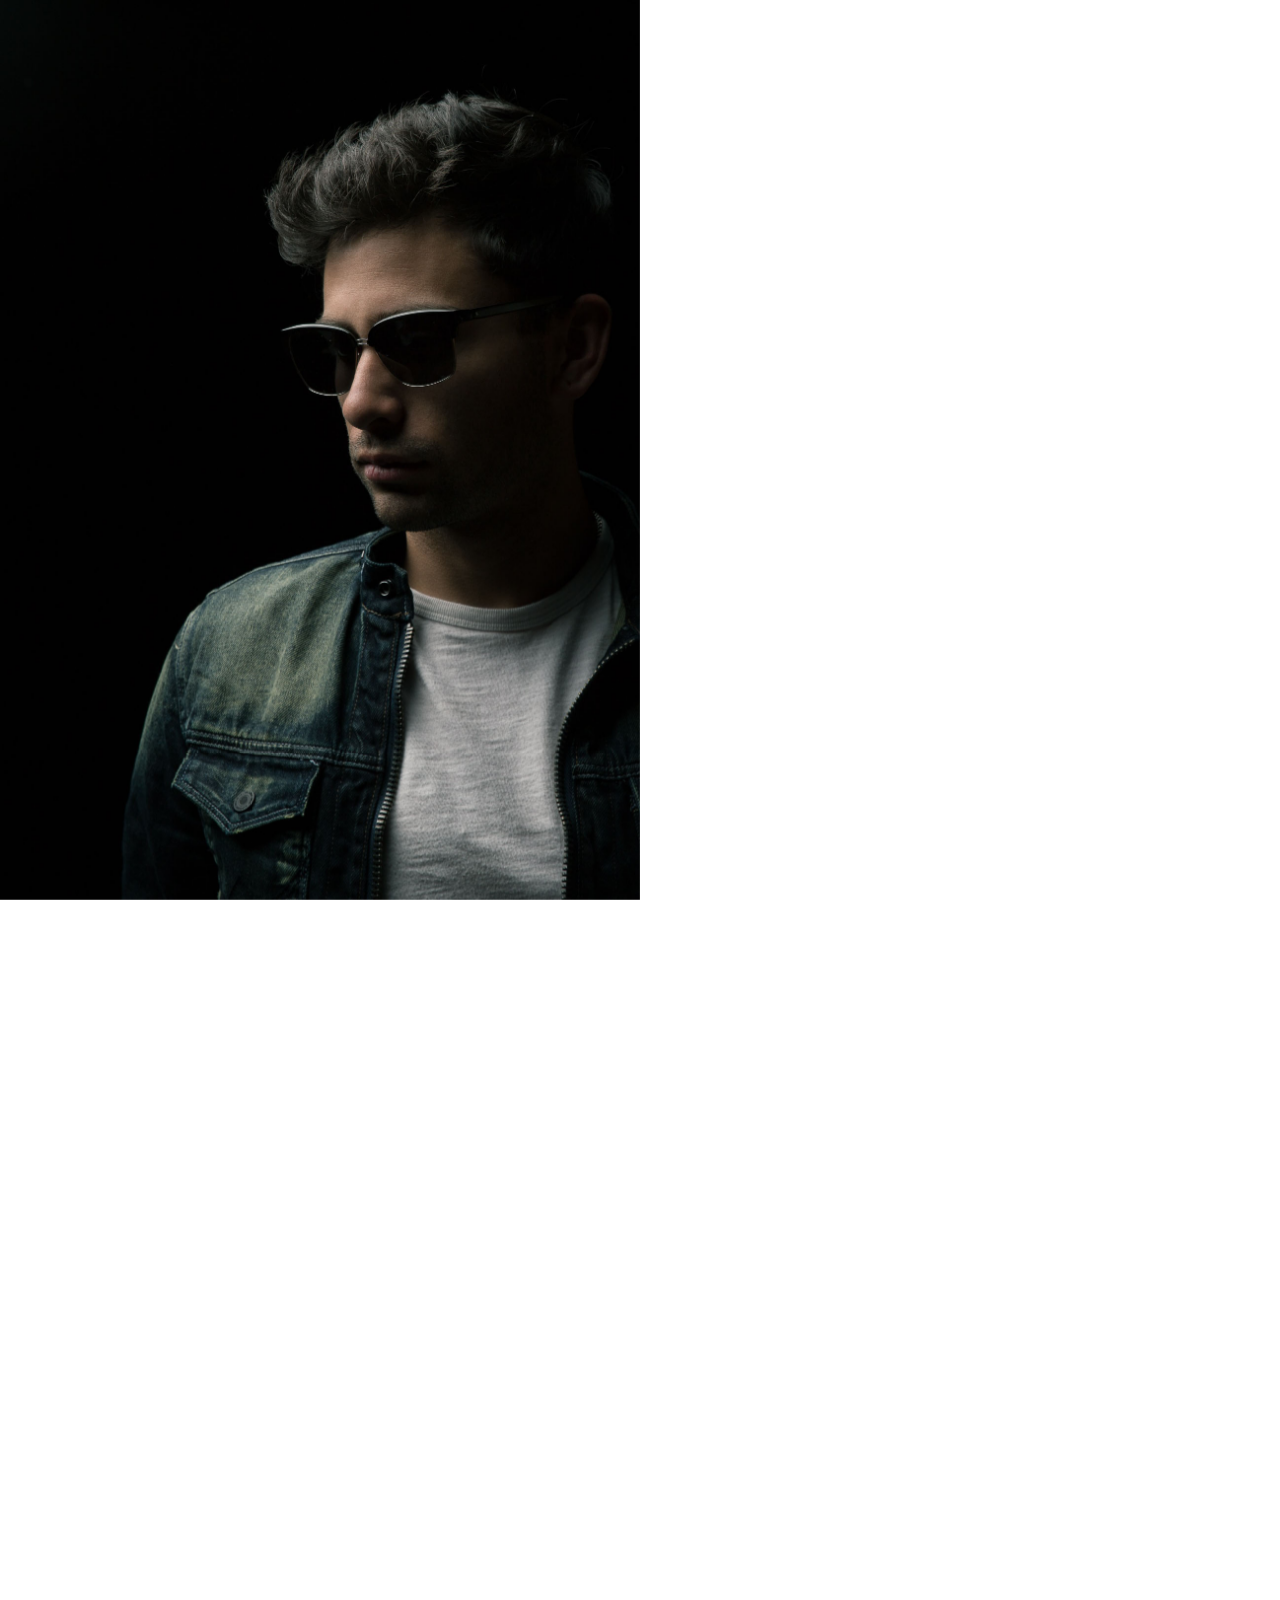
==== Leos updated porfolio/index.html @ 399c0043 "css uploading" ====
<!doctype html>

<html lang="en">
   
   
    <head>
       
       
        <!-- META -->
        <meta charset="utf-8">
        <meta name="robots" content="noodp">
        <meta name="viewport" content="width=device-width, initial-scale=1, maximum-scale=1, user-scalable=no">
       
        <!-- PAGE TITLE -->
        <title>Leos - Portofolio</title>
       
        <!-- FAVICON -->
        <link rel="shortcut icon" href="assets/img/favicon.png">
       
        <!-- FONTS -->
        <link href="https://fonts.googleapis.com/css?family=Abril+Fatface%7CArapey&amp;subset=latin-ext" rel="stylesheet">
       
        <!-- STYLESHEETS -->
        <link rel="stylesheet" type="text/css" href="assets/css/plugins.css">
        <link rel="stylesheet" type="text/css" href="assets/css/main.css">
        
        
    </head>

   
    <body>
    
       
        <!-- PRELOADER -->
        <div class="preloader">
           
            <div class="spinner"></div>
            
        </div>
        <!-- /PRELOADER -->
    
        
        <!-- IMAGE CONTAINER -->
        <div class="image-container">
           
            <div class="background-img"></div>

        </div>
        <!-- /IMAGE CONTAINER -->


        <!-- CONTENT AREA -->
        <div class="content-area">


            <!-- CONTENT AREA INNER --> 
            <div class="content-area-inner">


                <!-- INTRO -->
                <section id="intro">


                    <!-- CONTAINER MID -->
                    <div class="container-mid">

                       
                        <!-- ANIMATION CONTAINER -->
                        <div class="animation-container animation-fade-down" data-animation-delay="0">
                        
                            <h1>I’m Leo Gervilla - Full Stack Web Developer,</h1>
                        
                        </div>
                        
                        
                        
                        <!-- /ANIMATION CONTAINER -->
                        
                        
                        <!-- ANIMATION CONTAINER -->
                        <div class="animation-container animation-fade-up" data-animation-delay="600">
                           
                            <a href="#about" class="smooth-scroll">Learn More<i class="fa fa-angle-down" aria-hidden="true"></i></a>
                            
                        </div>
                        <!-- /ANIMATION CONTAINER -->


                    </div>
                    <!-- /CONTAINER MID -->


                </section>
                <!-- /INTRO -->


                <!-- ABOUT -->
                <section id="about">


                    <h3 class="headline scroll-animated-from-right">Why I can help you.</h3>
                    
                    <p class="scroll-animated-from-right">Lorem ipsum dolor sit amet, consectetur adipiscing elit. Etiam semper faucibus eros, quis imperdiet sapien. Nam sodales nec risus nec interdum. Proin lobortis, ex condimentum ultricies eleifend, nisl nunc sollicitudin odio, eget egestas est turpis et metus. In non ligula quis mauris rutrum porta.</p>

                    <p class="scroll-animated-from-right">Duis consectetur massa sit amet nibh rhoncus, at pharetra ligula aliquet. Ut ac velit vestibulum, eleifend diam ut, malesuada nisi. Sed vel felis vitae diam luctus commodo. Nunc ipsum est, vulputate id orci ac, luctus consectetur sapien.</p>


                </section>
                <!-- /ABOUT -->
                
                
                <!-- SERVICE -->
                <section id="service">


                    <h3 class="headline scroll-animated-from-right">What I can do for you.</h3>
                    
                    
                    <!-- SERVICE LIST -->
                    <ul class="services-list">
                       
                       
                        <li class="scroll-animated-from-right"><i class="fa fa-pencil-square-o" aria-hidden="true"></i>Concept & Strategy</li>
                        <li class="scroll-animated-from-right"><i class="fa fa-eye" aria-hidden="true"></i>Design Direction</li>
                        <li class="scroll-animated-from-right"><i class="fa fa-database" aria-hidden="true"></i>Product Design</li>
                        <li class="scroll-animated-from-right"><i class="fa fa-television" aria-hidden="true"></i>Web Design</li>
                        <li class="scroll-animated-from-right"><i class="fa fa-square-o" aria-hidden="true"></i>UI & UX Design</li>
                        
                        
                    </ul>
                    <!-- /SERVICE LIST -->


                </section>
                <!-- /SERVICE -->
                
                
                <!-- WORK -->
                <section id="work">


                    <h3 class="headline scroll-animated-from-right">My latest Work.</h3>
                    
                    
                    <!-- SHOWCASE -->
                    <div class="showcase">
                       
                       
                        <!-- ITEM -->
                        <div class="item scroll-animated-from-right">
                          
                          
                            <!-- LIGHTBOX LINK -->
                            <a href="#" data-featherlight="#item-1-lightbox">
                            
                            
                                <!-- INFO -->
                                <div class="info">


                                    <!-- CONTAINER MID -->
                                    <div class="container-mid">

                                        <h5>Fashion Inc.</h5>
                                        <p>Web Design</p>

                                    </div>
                                    <!-- /CONTAINER MID -->


                                </div>
                                <!-- /INFO -->


                                <div class="background-image" style="background-image: url(assets/img/work/item-1.jpg)"></div>

                           
                            </a>
                            <!-- /LIGHTBOX LINK -->
                            
                            
                            <!-- LIGHTBOX -->
                            <div id="item-1-lightbox" class="work-lightbox">
                               
                               
                                <img class="img-responsive" src="assets/img/work/item-1.jpg" alt="image">
                                
                                <h3>Fashion Inc.</h3>
                                <p class="subline">Web Design</p>
                                
                                <p>Lorem ipsum dolor sit amet, consectetur adipiscing elit. Etiam semper faucibus eros, quis imperdiet sapien. Nam sodales nec risus nec interdum. Proin lobortis, ex condimentum ultricies eleifend, nisl nunc sollicitudin odio, eget egestas est turpis et metus. In non ligula quis mauris rutrum porta.</p>
                                
                                
                            </div>
                            <!-- /LIGHTBOX -->
                            
                            
                        </div>
                        <!-- /ITEM -->
                        
                        
                        <!-- ITEM -->
                        <div class="item scroll-animated-from-right">
                          
                          
                            <!-- LIGHTBOX LINK -->
                            <a href="#" data-featherlight="#item-2-lightbox">
                            
                            
                                <!-- INFO -->
                                <div class="info">


                                    <!-- CONTAINER MID -->
                                    <div class="container-mid">

                                        <h5>Asimov 71</h5>
                                        <p>Product Design</p>

                                    </div>
                                    <!-- /CONTAINER MID -->


                                </div>
                                <!-- /INFO -->


                                <div class="background-image" style="background-image: url(assets/img/work/item-2.jpg)"></div>

                           
                            </a>
                            <!-- /LIGHTBOX LINK -->
                            
                            
                            <!-- LIGHTBOX -->
                            <div id="item-2-lightbox" class="work-lightbox">
                               
                               
                                <img class="img-responsive" src="assets/img/work/item-2.jpg" alt="image">
                                
                                <h3>Asimov 71</h3>
                                <p class="subline">Product Design</p>
                                
                                <p>Lorem ipsum dolor sit amet, consectetur adipiscing elit. Etiam semper faucibus eros, quis imperdiet sapien. Nam sodales nec risus nec interdum. Proin lobortis, ex condimentum ultricies eleifend, nisl nunc sollicitudin odio, eget egestas est turpis et metus. In non ligula quis mauris rutrum porta.</p>
                                
                                
                            </div>
                            <!-- /LIGHTBOX -->
                            
                            
                        </div>
                        <!-- /ITEM -->
                        
                        
                        <!-- ITEM -->
                        <div class="item scroll-animated-from-right">
                          
                          
                            <!-- LIGHTBOX LINK -->
                            <a href="#" data-featherlight="#item-3-lightbox">
                            
                            
                                <!-- INFO -->
                                <div class="info">


                                    <!-- CONTAINER MID -->
                                    <div class="container-mid">

                                        <h5>Hardley &amp; Sons</h5>
                                        <p>Design Direction</p>

                                    </div>
                                    <!-- /CONTAINER MID -->


                                </div>
                                <!-- /INFO -->


                                <div class="background-image" style="background-image: url(assets/img/work/item-3.jpg)"></div>

                           
                            </a>
                            <!-- /LIGHTBOX LINK -->
                            
                            
                            <!-- LIGHTBOX -->
                            <div id="item-3-lightbox" class="work-lightbox">
                               
                               
                                <img class="img-responsive" src="assets/img/work/item-3.jpg" alt="image">
                                
                                <h3>Hardley &amp; Sons</h3>
                                <p class="subline">Design Direction</p>
                                
                                <p>Lorem ipsum dolor sit amet, consectetur adipiscing elit. Etiam semper faucibus eros, quis imperdiet sapien. Nam sodales nec risus nec interdum. Proin lobortis, ex condimentum ultricies eleifend, nisl nunc sollicitudin odio, eget egestas est turpis et metus. In non ligula quis mauris rutrum porta.</p>
                                
                                
                            </div>
                            <!-- /LIGHTBOX -->
                            
                            
                        </div>
                        <!-- /ITEM -->
                        
                        
                        <!-- ITEM -->
                        <div class="item scroll-animated-from-right">
                          
                          
                            <!-- LIGHTBOX LINK -->
                            <a href="#" data-featherlight="#item-4-lightbox">
                            
                            
                                <!-- INFO -->
                                <div class="info">


                                    <!-- CONTAINER MID -->
                                    <div class="container-mid">

                                        <h5>Starnation</h5>
                                        <p>UI/UX DESIGN</p>

                                    </div>
                                    <!-- /CONTAINER MID -->


                                </div>
                                <!-- /INFO -->


                                <div class="background-image" style="background-image: url(assets/img/work/item-4.jpg)"></div>

                           
                            </a>
                            <!-- /LIGHTBOX LINK -->
                            
                            
                            <!-- LIGHTBOX -->
                            <div id="item-4-lightbox" class="work-lightbox">
                               
                               
                                <img class="img-responsive" src="assets/img/work/item-4.jpg" alt="image">
                                
                                <h3>Starnation</h3>
                                <p class="subline">UI/UX DESIGN</p>
                                
                                <p>Lorem ipsum dolor sit amet, consectetur adipiscing elit. Etiam semper faucibus eros, quis imperdiet sapien. Nam sodales nec risus nec interdum. Proin lobortis, ex condimentum ultricies eleifend, nisl nunc sollicitudin odio, eget egestas est turpis et metus. In non ligula quis mauris rutrum porta.</p>
                                
                                
                            </div>
                            <!-- /LIGHTBOX -->
                            
                            
                        </div>
                        <!-- /ITEM -->
                        
                        
                    </div>
                    <!-- /SHOWCASE -->


                </section>
                <!-- /WORK -->
                
                
                <!-- CONTACT -->
                <section id="contact">


                    <h3 class="headline scroll-animated-from-right">Contact Me.</h3>
                    
                    
                    <!-- CONTACT LIST -->
                    <ul class="contact-list">
                       
                        <li class="scroll-animated-from-right"><i class="fa fa-mobile" aria-hidden="true"></i>01572 115522</li>
                        <li class="scroll-animated-from-right"><i class="fa fa-envelope-o" aria-hidden="true"></i>johnmiller@mail.com</li>
                        
                    </ul>
                    <!-- /CONTACT LIST -->
                    
                    
                    <!-- CONTACT FORM --> 
                    <form id="contact-form" action="assets/php/contact.php" method="post">

                       
                        <input id="contact-form-name" type="text" name="name" class="form-control scroll-animated-from-right" placeholder="* Your Name">
                        
                        <input id="contact-form-email" type="text" name="email" class="form-control scroll-animated-from-right" placeholder="* Your Email">
                        
                        <!-- PHANTOM ELEMENT ( HONEYPOT CAPTCHA FOR SECURITY ) -->
                        <div class="fhp-input"><input id="contact-form-company" type="text" name="company" class="form-control"></div>
                        <!-- /PHANTOM ELEMENT ( HONEYPOT CAPTCHA FOR SECURITY ) -->
                        
                        <textarea id="contact-form-message" name="message" class="form-control scroll-animated-from-right" placeholder="* Your Message"></textarea>
                        
                        <button type="submit" class="form-control scroll-animated-from-right">Send Mail</button>
                        
                        <div class="success-message">* The Email was Sent Successfully!</div>

                   
                    </form>
                    <!-- /CONTACT FORM --> 


                </section>
                <!-- /CONTACT -->
                
                
                <!-- FOOTER -->
                <section id="footer">
                
                   
                    <!-- SOCIAL ICONS -->
                    <ul class="social-icons scroll-animated-from-right">
                       
                       
                        <li><a href="#"><i class="fa fa-facebook" aria-hidden="true"></i></a></li>
                        <li><a href="#"><i class="fa fa-twitter" aria-hidden="true"></i></a></li>
                        <li><a href="#"><i class="fa fa-google-plus" aria-hidden="true"></i></a></li>
                        <li><a href="#"><i class="fa fa-linkedin" aria-hidden="true"></i></a></li>
                        
                        
                    </ul>
                    <!-- /SOCIAL ICONS -->
                    

                    <p class="scroll-animated-from-right">© 2017 Your Brand | Design by <a href="https://templatefoundation.com">Template Foundation</a></p>


                </section>
                <!-- /FOOTER -->


            </div>
            <!-- /CONTENT AREA INNER -->


        </div>
        <!-- /CONTENT AREA -->
        
        
        <!-- JAVASCRIPTS -->
        <script type="text/javascript" src="assets/js/plugins.js"></script>
        <script type="text/javascript" src="assets/js/main.js"></script>
   
   
    </body> 
    
    
</html>
---- Leos updated porfolio/assets/css/main.css ----
/******************************************************************


	------------------------
	-- TABLE OF CONTENTS --
	------------------------
	
	--  01. Basic
	--  02. Preloader
    --  03. Image Container
    --  04. Content Area
    --  05. Content Area --> Intro
    --  06. Content Area --> About
    --  07. Content Area --> Service
    --  08. Content Area --> Work
    --  09. Content Area --> Contact
    --  10. Content Area --> Footer
 
 
 ******************************************************************/




/** 1. Basic
*******************************************************************/

html
{
    font-size: 10px;
}

body
{
    font-family: 'Arapey', serif;
    font-weight: 300;
    font-style: normal;

    color: #000;
    background: #fff;

    -webkit-font-smoothing: antialiased;
}

h1,
h2,
h3,
h4,
h5,
h6
{
    font-family: 'Abril Fatface', cursive;
    font-weight: normal;

    letter-spacing: .05em;

    color: #000;;
}

h1
{
    font-size: 4.4rem;
}

h2
{
    font-size: 3.9rem;
}

h3
{
    font-size: 3.4rem;
}

h4
{
    font-size: 2.9rem;
}

h5
{
    font-size: 2.4rem;
}

h6
{
    font-size: 1.9rem;
}

p
{
    font-size: 1.8rem;
}

a,
a:hover,
a:focus
{
    cursor: pointer;
    -webkit-transition: all 300ms ease;
         -o-transition: all 300ms ease;
            transition: all 300ms ease;
    text-decoration: none;
}

a:hover
{
    color: #111;
}

@media (max-width:600px)
{
    html
    {
        font-size: 8px;
    }
}

@media (max-width:500px)
{
    html
    {
        font-size: 7px;
    }
}



/** 2. Preloader
*******************************************************************/

.preloader
{
    position: fixed;
    z-index: 100000;
    bottom: 0;
    left: 0;

    overflow: hidden;

    width: 100%;
    height: 100%;

    background: #fff;
}

.preloader.hide-preloader
{
    height: 0;
    
    -webkit-transition: .7s ease .3s;
         -o-transition: .7s ease .3s;
            transition: .7s ease .3s;
}

.preloader .spinner
{
    position: absolute;
    top: 50%;
    left: 50%;

    display: block;

    width: 50px;
    height: 50px;
    margin-top: -25px;
    margin-left: -25px;

    -webkit-animation: spinner-pulse .6s infinite ease-in-out;
            animation: spinner-pulse .6s infinite ease-in-out;
    text-align: center;

    opacity: 1;
    border-radius: 100%;
    background-color: #111;
}

.preloader.hide-preloader .spinner
{
    opacity: 0;
    
    -webkit-transition: .3s ease;
         -o-transition: .3s ease;
            transition: .3s ease;
}

@-webkit-keyframes spinner-pulse
{
    0%
    {
        -webkit-transform: scale(0);
    }
    100%
    {
        -webkit-transform: scale(1.0);

        opacity: 0;
    }
}

@keyframes spinner-pulse
{
    0%
    {
        -webkit-transform: scale(0);
                transform: scale(0);
    }
    100%
    {
        -webkit-transform: scale(1.0);
                transform: scale(1.0);

        opacity: 0;
    }
}



/** 3. Image Container
*******************************************************************/

.image-container
{
    position: fixed;
    z-index: 10;
    top: 0;
    left: 0;

    width: 50%;
    height: 100%;
}

.image-container .background-img
{
    position: absolute;
    z-index: 1;
    top: 0;
    left: 0;

    width: 100%;
    height: 100%;

    -webkit-transition: opacity 1s ease;
         -o-transition: opacity 1s ease;
            transition: opacity 1s ease;

    background: url(../img/background.jpg);
    background-repeat: no-repeat;
    background-size: cover;
}

@media (max-width:1200px)
{
    .image-container
    {
        position: relative;
        z-index: 10;
        top: 0;
        left: 0;

        width: 100%;
        height: 100vh;
    }
}



/** 4. Content Area
*******************************************************************/

.content-area
{
    position: relative;
    left: 0;

    width: 100%;
}

.content-area .content-area-inner
{
    position: relative;
    left: 50%;
    
    width: 50%;
    padding: 0 20px;
    overflow-x: hidden;
}

.content-area .content-area-inner section
{
    max-width: 520px;
    margin: 0 auto 18vh auto;
}

.content-area .content-area-inner section:last-child
{
    margin-bottom: 10vh;
}

.content-area .content-area-inner section h3.headline
{
    margin-bottom: 1.2em;
}

@media (max-width:1200px)
{
    .content-area .content-area-inner
    {
        left: 0;

        width: 100%;
        padding: 0 20px;
    }
}



/** 5. Content Area --> Intro
*******************************************************************/


#intro
{
    position: relative;

    height: 100vh;
    margin-bottom: 0;
}

#intro .container-mid
{
    position: absolute;
    top: 50%;

    width: 100%;

    -webkit-transform: translateY(-50%);
        -ms-transform: translateY(-50%);
            transform: translateY(-50%);
}

#intro .container-mid p.subline
{
    font-size: 2.2rem;
    line-height: 1.6em;

    margin-top: 2em;
    margin-bottom: 2.2em;
}

#intro .container-mid a
{
    font-size: 2.4rem;
    line-height: 2.92em;

    position: relative;

    display: inline-block;
    overflow: hidden;

    padding: 0 2.6em;

    -webkit-transition: .2s ease;
         -o-transition: .2s ease;
            transition: .2s ease;

    color: #fff;
    border-radius: 100px;
    background: none;
}

#intro .container-mid a:before
{
    position: absolute;
    z-index: -1;
    top: 0;
    left: 0;

    width: 100%;
    height: 100%;

    content: '';

    border-radius: 100px;
    background: #111;
}

#intro .container-mid a:after
{
    position: absolute;
    z-index: -1;
    top: 0;
    left: 0;

    width: 0;
    height: 100%;

    content: '';
    -webkit-transition: .2s ease;
         -o-transition: .2s ease;
            transition: .2s ease;

    background: #008aff;
}

#intro .container-mid a:hover:after
{
    width: 100%;
}

#intro .container-mid a i
{
    font-size: .85em;

    margin-left: .7em;
}

#intro .animation-container
{
    -webkit-transition: .5s ease;
         -o-transition: .5s ease;
            transition: .5s ease;
}

#intro .animation-container.animation-fade
{
    opacity: 0;
}

#intro .animation-container.animation-fade.run-animation
{
    opacity: 1;
}

#intro .animation-container.animation-fade-up
{
    -webkit-transform: translateY(10vh);
        -ms-transform: translateY(10vh);
            transform: translateY(10vh);

    opacity: 0;
}

#intro .animation-container.animation-fade-up.run-animation
{
    -webkit-transform: translateY(0);
        -ms-transform: translateY(0);
            transform: translateY(0);

    opacity: 1;
}

#intro .animation-container.animation-fade-down
{
    -webkit-transform: translateY(-10vh);
        -ms-transform: translateY(-10vh);
            transform: translateY(-10vh);

    opacity: 0;
}

#intro .animation-container.animation-fade-down.run-animation
{
    -webkit-transform: translateY(0);
        -ms-transform: translateY(0);
            transform: translateY(0);

    opacity: 1;
}

#intro .animation-container.animation-fade-left
{
    -webkit-transform: translateX(10vh);
        -ms-transform: translateX(10vh);
            transform: translateX(10vh);

    opacity: 0;
}

#intro .animation-container.animation-fade-left.run-animation
{
    -webkit-transform: translateX(0);
        -ms-transform: translateX(0);
            transform: translateX(0);

    opacity: 1;
}

#intro .animation-container.animation-fade-right
{
    -webkit-transform: translateX(-10vh);
        -ms-transform: translateX(-10vh);
            transform: translateX(-10vh);

    opacity: 0;
}

#intro .animation-container.animation-fade-right.run-animation
{
    -webkit-transform: translateX(0);
        -ms-transform: translateX(0);
            transform: translateX(0);

    opacity: 1;
}

@media (max-width:1200px)
{
    #intro
    {
        height: auto;
    }

    #intro .container-mid
    {
        position: relative;
        top: 0;

        margin: 15vh 0;

        -webkit-transform: translate(0);
            -ms-transform: translate(0);
                transform: translate(0);
    }
}



/** 6. Content Area --> About
*******************************************************************/

#about p
{
    line-height: 1.5em;

    margin-bottom: 2em;
}

#about p:last-child
{
    margin-bottom: 0;
}



/** 7. Content Area --> Service
*******************************************************************/

#service .services-list
{
    margin-bottom: 0;
    padding: 0;

    list-style: none;
}

#service .services-list li
{
    font-size: 2.4rem;
    line-height: 3.4em;
}

#service .services-list li i
{
    font-size: 2rem;
    line-height: 3em;

    width: 3em;
    height: 3em;
    margin-right: 1.5em;

    text-align: center;

    color: #fff;
    border-radius: 100px;
    background: #111;
}



/** 8. Content Area --> Work
*******************************************************************/

#work .showcase .item
{
    position: relative;

    overflow: hidden;

    width: 100%;
    height: 24rem;
    margin: 0;
    margin-bottom: 6vh;

    cursor: pointer;

    border-radius: 3rem;
    background: #111;
}

#work .showcase .item:last-child
{
    margin-bottom: 0;
}

#work .showcase .item .info
{
    position: absolute;
    z-index: 100;
    top: 0;
    left: 0;

    width: 0;
    height: 100%;

    -webkit-transition: .25s ease;
         -o-transition: .25s ease;
            transition: .25s ease;

    color: #fff;
    background: #008aff;
}

#work .showcase .item:hover .info
{
    width: 100%;
}

#work .showcase .item .info .container-mid
{
    position: absolute;
    top: 50%;
    left: 0;

    width: 100%;
    padding: 0 6rem;

    -webkit-transform: translateY(-50%);
        -ms-transform: translateY(-50%);
            transform: translateY(-50%);
}

#work .showcase .item .info .container-mid h5
{
    -webkit-transform: translateX(4vh);
        -ms-transform: translateX(4vh);
            transform: translateX(4vh);

    opacity: 0;
    color: #fff;
}

#work .showcase .item:hover .info .container-mid h5
{
    -webkit-transition: .2s ease .2s;
         -o-transition: .2s ease .2s;
            transition: .2s ease .2s;
    -webkit-transform: translateX(0);
        -ms-transform: translateX(0);
            transform: translateX(0);

    opacity: 1;
}

#work .showcase .item .info .container-mid p
{
    position: relative;

    padding-left: 2.7rem;

    -webkit-transform: translateX(4vh);
        -ms-transform: translateX(4vh);
            transform: translateX(4vh);
    letter-spacing: .025em;

    opacity: 0;
}

#work .showcase .item:hover .info .container-mid p
{
    -webkit-transition: .2s ease .3s;
         -o-transition: .2s ease .3s;
            transition: .2s ease .3s;
    -webkit-transform: translateX(0);
        -ms-transform: translateX(0);
            transform: translateX(0);

    opacity: 1;
}

#work .showcase .item .info .container-mid p:before
{
    position: absolute;
    top: 50%;
    left: 0;

    width: 1.1em;
    height: 1px;

    content: '';
    -webkit-transform: translateY(-50%);
        -ms-transform: translateY(-50%);
            transform: translateY(-50%);

    background: #fff;
}

#work .showcase .item .background-image
{
    position: absolute;
    top: 0;
    left: 0;

    width: 100%;
    height: 100%;

    background-repeat: no-repeat;
    background-position: center;
    background-size: cover;
}

.featherlight .featherlight-content
{
    max-height: 95%;
    padding: 0;

    border-bottom: 0;
}

.featherlight .featherlight-content  .featherlight-close-icon
{
    font-size: 2.4rem;
    line-height: 1em;

    top: .5em;
    right: .5em;

    width: 1em;

    outline: none !important;
}

.featherlight .featherlight-content .work-lightbox
{
    max-width: 1000px;
    padding: 6vh;

    text-align: center;
}

.featherlight .featherlight-content .work-lightbox img
{
    margin: 0 auto 4vh auto;
}

.featherlight .featherlight-content .work-lightbox p.subline
{
    margin-bottom: 1em;

    letter-spacing: .025em;
}

.featherlight .featherlight-content .work-lightbox p
{
    max-width: 520px;
    margin: 0 auto;
}



/** 9. Content Area --> Contact
*******************************************************************/

#contact .contact-list
{
    margin-bottom: 3.4em;
    padding: 0;

    list-style: none;
}

#contact .contact-list li
{
    font-size: 2.4rem;
    line-height: 2.4em;
}

#contact .contact-list li i
{
    line-height: 1.2em;

    width: 1.2em;
    height: 1.2em;
    margin-right: 1em;

    text-align: center;

    border-radius: 100px;
}

#contact #contact-form
{
    position: relative;
}

#contact #contact-form .fhp-input
{
    display: none;

    pointer-events: none;

    opacity: 0;
}

#contact #contact-form input,
#contact #contact-form textarea,
#contact #contact-form button
{
    font-size: 2rem;

    margin-bottom: 3.4vh;

    -webkit-transition: .4s ease;
         -o-transition: .4s ease;
            transition: .4s ease;

    color: #fff;
    border: none !important;
    border-radius: 34px;
    outline: none !important;
    background: #111;
    -webkit-box-shadow: none !important;
            box-shadow: none !important;
}

#contact #contact-form.success input,
#contact #contact-form.success textarea,
#contact #contact-form.success button
{
    line-height: 0;

    height: 0;
    margin: 0;
    padding: 0;

    opacity: 0;
}

#contact #contact-form input::-webkit-input-placeholder,
#contact #contact-form textarea::-webkit-input-placeholder
{
    color: #fff;
}

#contact #contact-form input:-ms-input-placeholder,
#contact #contact-form textarea:-ms-input-placeholder
{
    color: #fff;
}

#contact #contact-form input::placeholder,
#contact #contact-form textarea::placeholder
{
    color: #fff;
}

#contact #contact-form input.error,
#contact #contact-form textarea.error
{
    background: red;
}

#contact #contact-form input
{
    line-height: 3.2em;

    height: 3.2em;
    padding-right: 1.6em;
    padding-left: 1.6em;
}

#contact #contact-form textarea
{
    line-height: 1.7em;

    height: 8em;
    padding-top: .7em;
    padding-right: 1.6em;
    padding-left: 1.6em;
}

#contact #contact-form button
{
    line-height: 3.2em;

    position: relative;

    display: inline-block;
    overflow: hidden;

    width: auto;
    height: 3.2em;
    margin-bottom: 0;
    padding: 0 3.6em;

    background: none !important;
}

#contact #contact-form button:before
{
    position: absolute;
    z-index: -1;
    top: 0;
    left: 0;

    width: 100%;
    height: 100%;

    content: '';

    border-radius: 100px;
    background: #111;
}

#contact #contact-form button:after
{
    position: absolute;
    z-index: -1;
    top: 0;
    left: 0;

    width: 0;
    height: 100%;

    content: '';
    -webkit-transition: .2s ease;
         -o-transition: .2s ease;
            transition: .2s ease;

    background: #008aff;
}

#contact #contact-form button:hover:after
{
    width: 100%;
}

#contact #contact-form .success-message
{
    font-size: 2rem;
    line-height: 0;

    position: relative;
    bottom: 0;
    left: 0;

    height: 0;
    margin-top: -1.6em;
    padding: 0 2em;

    -webkit-transition: .2s ease;
         -o-transition: .2s ease;
            transition: .2s ease;
    pointer-events: none;

    opacity: 0;
    color: #fff;
    border-radius: 3em;
    background: limegreen;
}

#contact #contact-form.success .success-message
{
    line-height: 6em;

    height: 6em;

    pointer-events: all;

    opacity: 1;
}



/** 10. Content Area --> Footer
*******************************************************************/

#footer .social-icons
{
    padding: 0;

    list-style: none;
}

#footer .social-icons li
{
    font-size: 2rem;
    line-height: 3em;

    position: relative;

    display: inline-block;
    overflow: hidden;

    width: 3em;
    height: 3em;
    margin: 0;
    margin-right: 1em;

    text-align: center;

    color: #fff;
    border-radius: 100%;
    background: none;
}

#footer .social-icons li:before
{
    position: absolute;
    z-index: -1;
    top: 0;
    left: 0;

    width: 100%;
    height: 100%;

    content: '';

    border-radius: 100px;
    background: #111;
}

#footer .social-icons li:after
{
    position: absolute;
    z-index: -1;
    top: 0;
    left: 0;

    width: 0;
    height: 100%;

    content: '';
    -webkit-transition: .2s ease;
         -o-transition: .2s ease;
            transition: .2s ease;

    background: #008aff;
}

#footer .social-icons li:hover:after
{
    width: 100%;
}

#footer .social-icons li a
{
    font-size: inherit;

    display: block;

    color: #fff;
    border: none;
}

#footer p
{
    margin-top: 1.6em;
}

#footer p a
{
    color: #000;
    border-bottom: 1px solid #111;
}
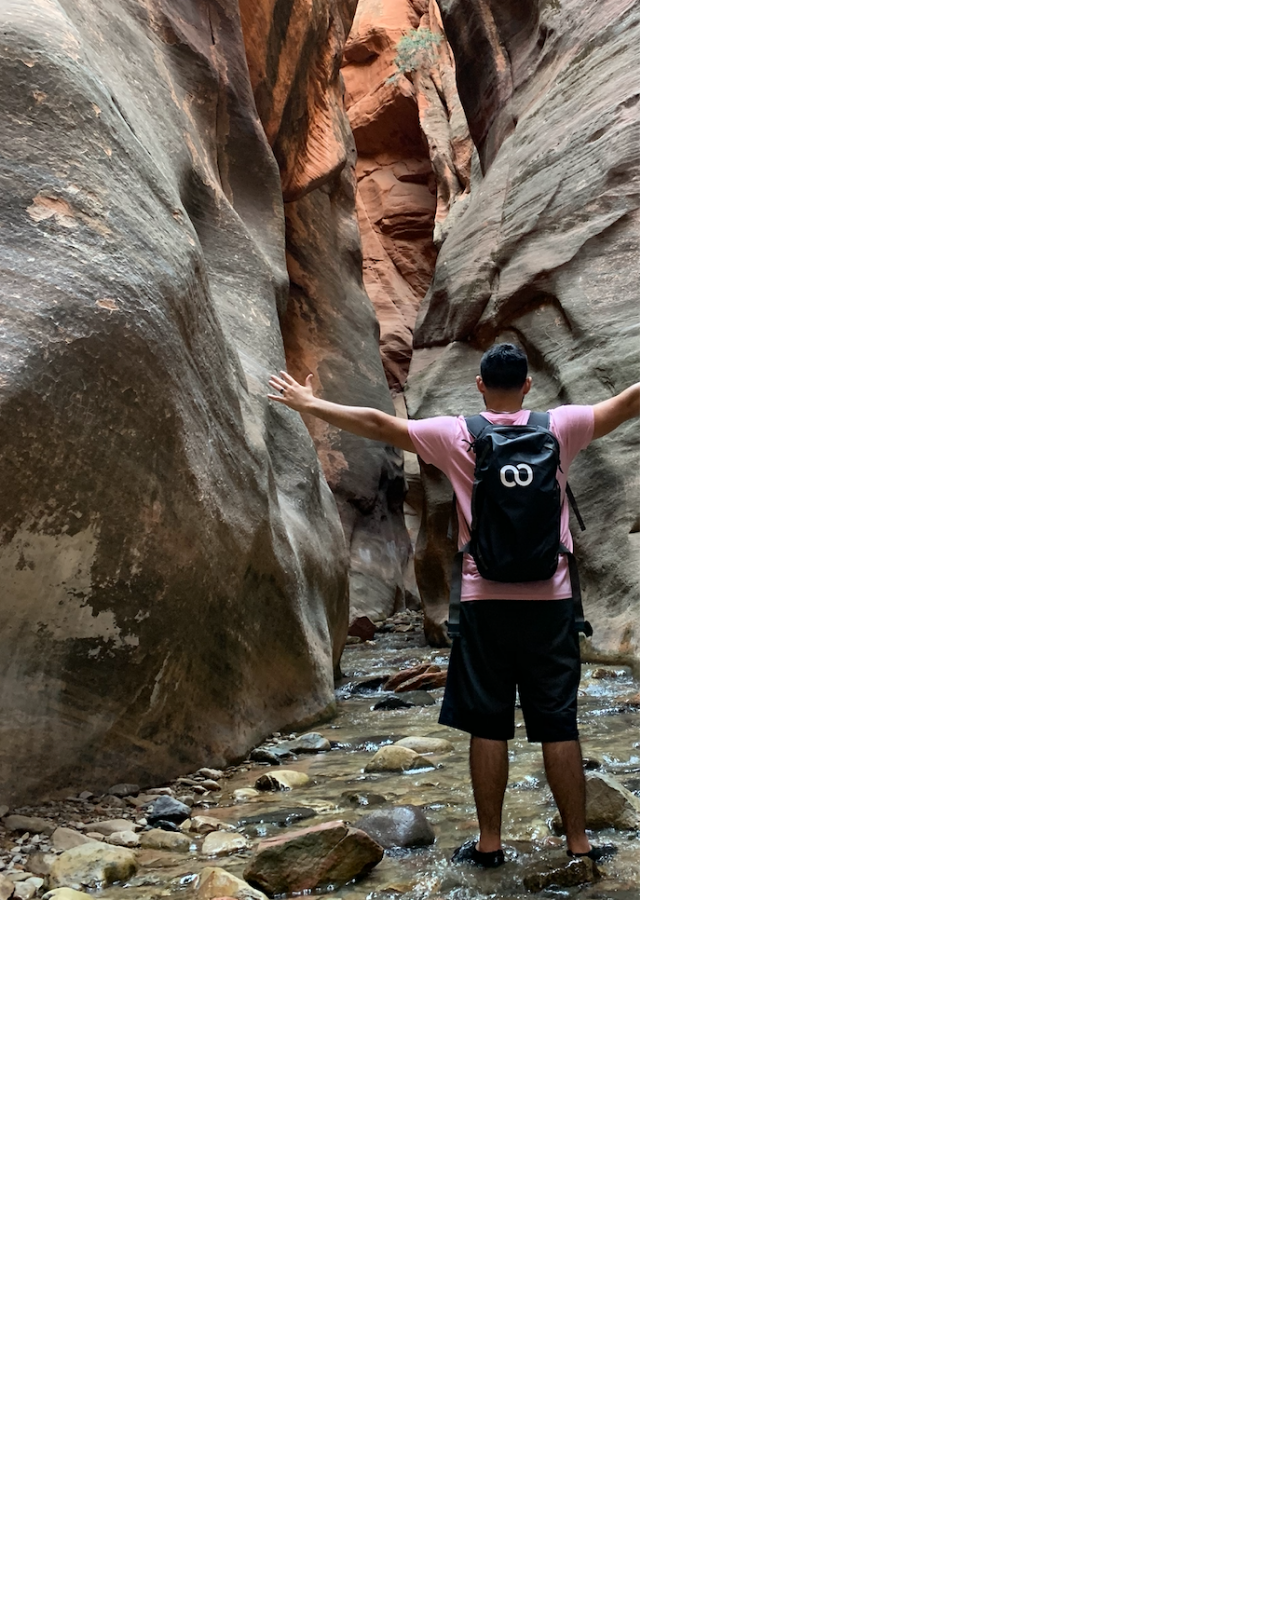
==== commit 9a90a464: "adding more files, css, html, and moving file structure." ====
--- a/Leos updated porfolio/index.html
+++ b/Leos updated porfolio/index.html
@@ -15,7 +15,7 @@
         <title>Leos - Portofolio</title>
        
         <!-- FAVICON -->
-        <link rel="shortcut icon" href="assets/img/favicon.png">
+        <link rel="shortcut icon" href="assets/img/work/IMG_0347.jpg">
        
         <!-- FONTS -->
         <link href="https://fonts.googleapis.com/css?family=Abril+Fatface%7CArapey&amp;subset=latin-ext" rel="stylesheet">
@@ -68,7 +68,7 @@
                         <!-- ANIMATION CONTAINER -->
                         <div class="animation-container animation-fade-down" data-animation-delay="0">
                         
-                            <h1>I’m Leo Gervilla - Full Stack Web Developer,</h1>
+                            <h1>Leo Gervilla - Full Stack Web Developer,</h1>
                         
                         </div>
                         
@@ -98,11 +98,11 @@
                 <section id="about">
 
 
-                    <h3 class="headline scroll-animated-from-right">Why I can help you.</h3>
-                    
-                    <p class="scroll-animated-from-right">Lorem ipsum dolor sit amet, consectetur adipiscing elit. Etiam semper faucibus eros, quis imperdiet sapien. Nam sodales nec risus nec interdum. Proin lobortis, ex condimentum ultricies eleifend, nisl nunc sollicitudin odio, eget egestas est turpis et metus. In non ligula quis mauris rutrum porta.</p>
-
-                    <p class="scroll-animated-from-right">Duis consectetur massa sit amet nibh rhoncus, at pharetra ligula aliquet. Ut ac velit vestibulum, eleifend diam ut, malesuada nisi. Sed vel felis vitae diam luctus commodo. Nunc ipsum est, vulputate id orci ac, luctus consectetur sapien.</p>
+                    <h3 class="headline scroll-animated-from-right">About Me</h3>
+                    
+                    <p class="scroll-animated-from-right">I'm 25 years old, certified in full stack developement by the University of Utah. I also have a bachelor's in Business Management and International Business. </p>
+
+                    <p class="scroll-animated-from-right">I pride myself on creating high quality, responsive and interactive websites. I have experience with MongoDB, Express, React, Node, Javascript, HTML, and CSS. </p>
 
 
                 </section>
@@ -185,10 +185,10 @@
                                
                                 <img class="img-responsive" src="assets/img/work/item-1.jpg" alt="image">
                                 
-                                <h3>Fashion Inc.</h3>
+                                <h3>Project 1</h3>
                                 <p class="subline">Web Design</p>
                                 
-                                <p>Lorem ipsum dolor sit amet, consectetur adipiscing elit. Etiam semper faucibus eros, quis imperdiet sapien. Nam sodales nec risus nec interdum. Proin lobortis, ex condimentum ultricies eleifend, nisl nunc sollicitudin odio, eget egestas est turpis et metus. In non ligula quis mauris rutrum porta.</p>
+                                <p>dfadf</p>
                                 
                                 
                             </div>
--- a/Leos updated porfolio/assets/css/main.css
+++ b/Leos updated porfolio/assets/css/main.css
@@ -244,7 +244,7 @@
          -o-transition: opacity 1s ease;
             transition: opacity 1s ease;
 
-    background: url(../img/background.jpg);
+    background: url(../img/work/Screen\ Shot\ 2020-08-22\ at\ 8.04.05\ PM.png);
     background-repeat: no-repeat;
     background-size: cover;
 }
